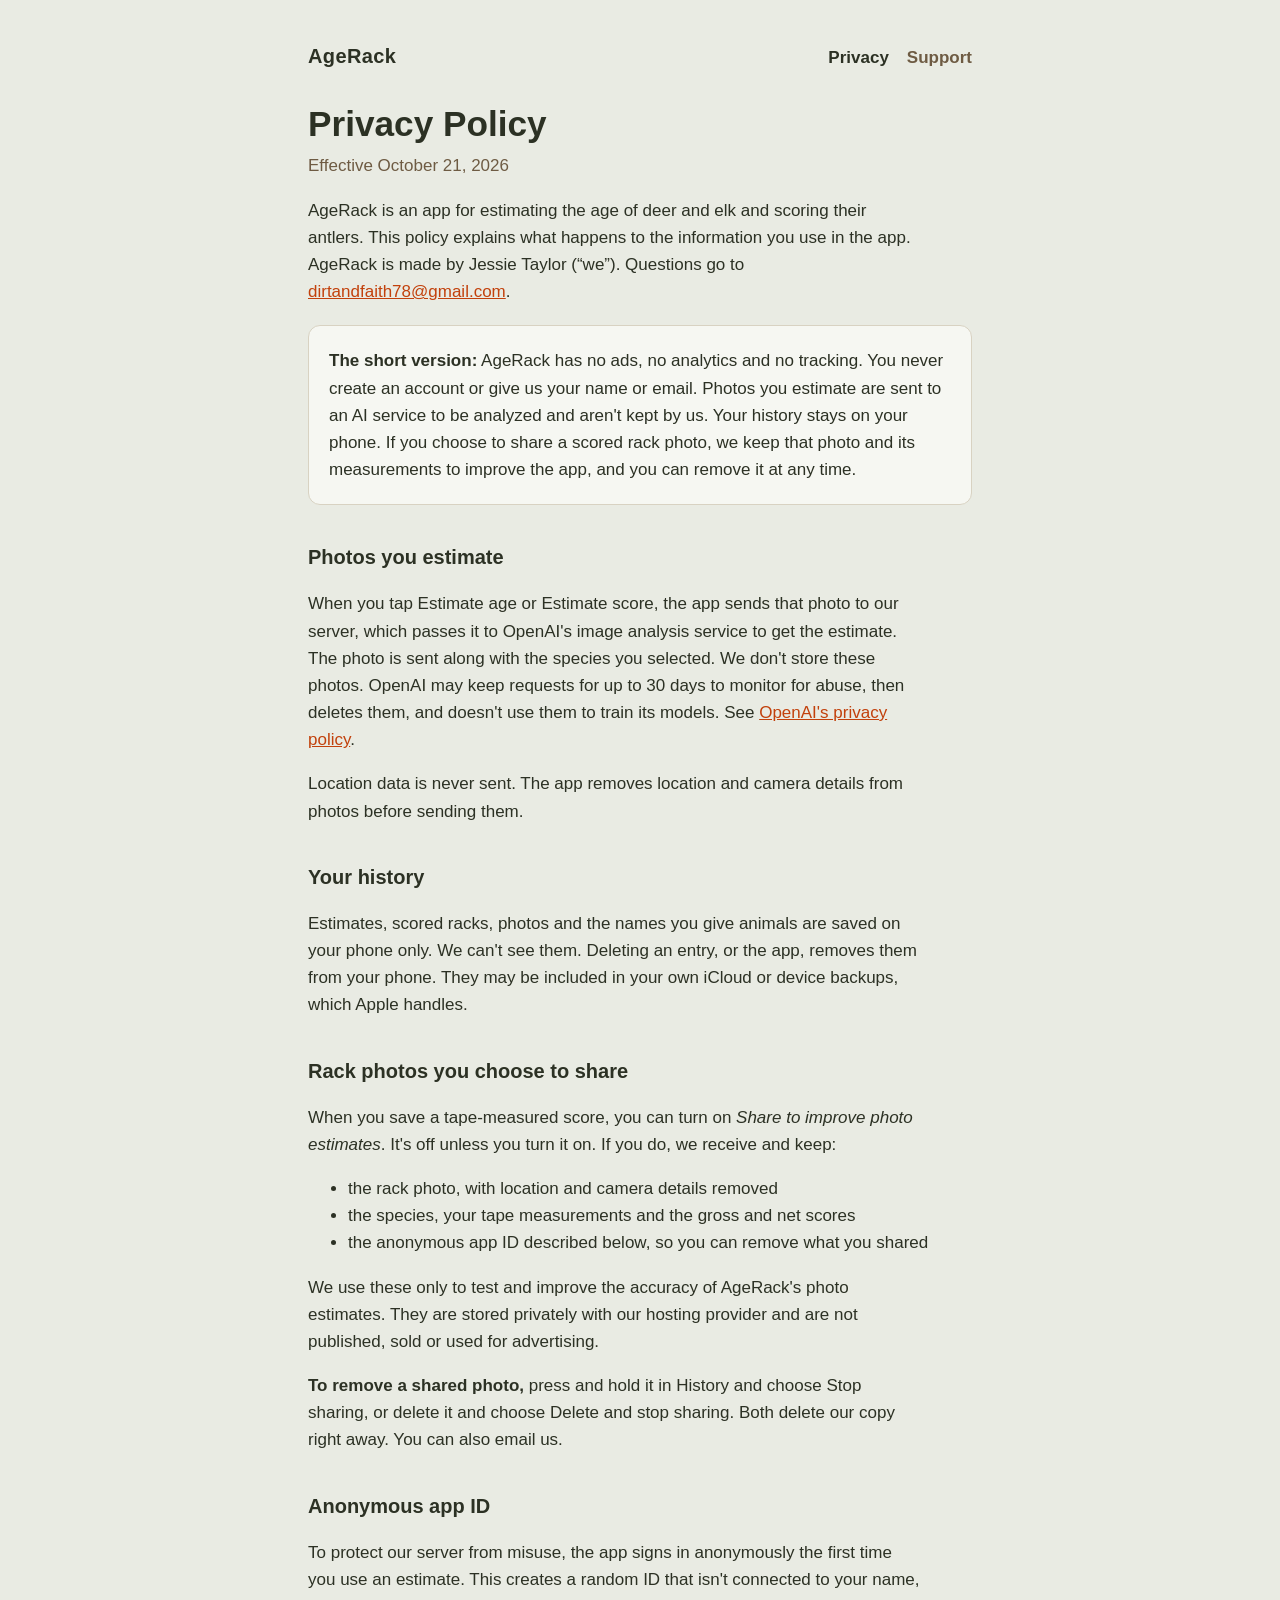
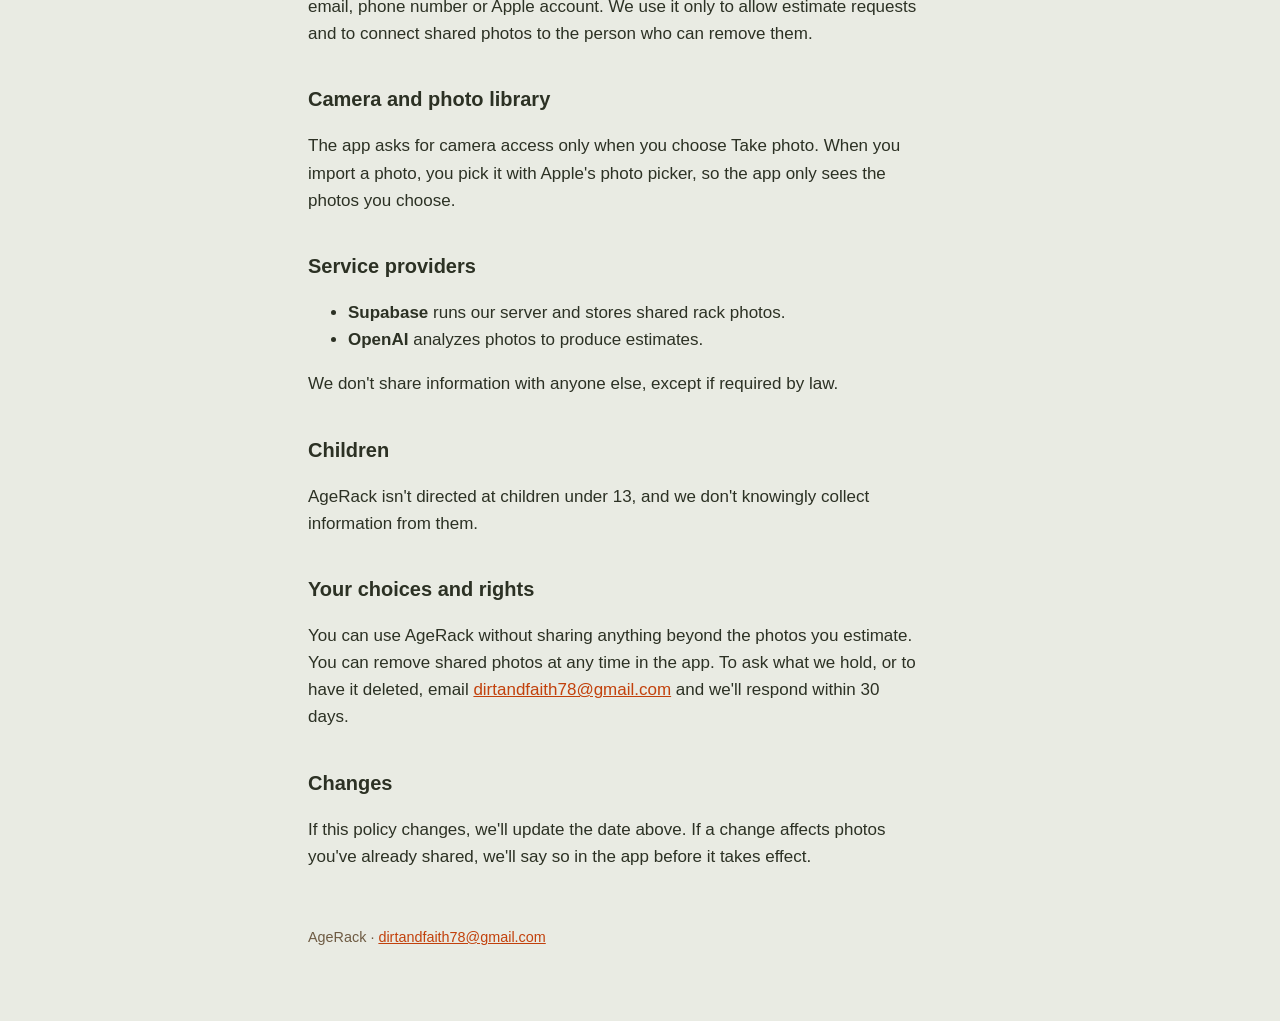
==== privacy.html @ f0ca1348 "AgeRack website: home, privacy policy and support pages" ====
<!doctype html>
<html lang="en">
<head>
<meta charset="utf-8">
<meta name="viewport" content="width=device-width, initial-scale=1, viewport-fit=cover">
<title>AgeRack Privacy Policy</title>
<link rel="stylesheet" href="style.css">
</head>
<body>
<div class="wrap">
  <header>
    <a class="brand" href="index.html">AgeRack</a>
    <nav>
      <a href="privacy.html" aria-current="page">Privacy</a>
      <a href="support.html">Support</a>
    </nav>
  </header>

  <main>
    <h1>Privacy Policy</h1>
    <p class="meta">Effective October 21, 2026</p>

    <p>AgeRack is an app for estimating the age of deer and elk and scoring their antlers. This policy explains what happens to the information you use in the app. AgeRack is made by Jessie Taylor (“we”). Questions go to <a href="mailto:dirtandfaith78@gmail.com">dirtandfaith78@gmail.com</a>.</p>

    <div class="card">
      <p><strong>The short version:</strong> AgeRack has no ads, no analytics and no tracking. You never create an account or give us your name or email. Photos you estimate are sent to an AI service to be analyzed and aren't kept by us. Your history stays on your phone. If you choose to share a scored rack photo, we keep that photo and its measurements to improve the app, and you can remove it at any time.</p>
    </div>

    <h2>Photos you estimate</h2>
    <p>When you tap Estimate age or Estimate score, the app sends that photo to our server, which passes it to OpenAI's image analysis service to get the estimate. The photo is sent along with the species you selected. We don't store these photos. OpenAI may keep requests for up to 30 days to monitor for abuse, then deletes them, and doesn't use them to train its models. See <a href="https://openai.com/policies/privacy-policy" rel="noopener">OpenAI's privacy policy</a>.</p>
    <p>Location data is never sent. The app removes location and camera details from photos before sending them.</p>

    <h2>Your history</h2>
    <p>Estimates, scored racks, photos and the names you give animals are saved on your phone only. We can't see them. Deleting an entry, or the app, removes them from your phone. They may be included in your own iCloud or device backups, which Apple handles.</p>

    <h2>Rack photos you choose to share</h2>
    <p>When you save a tape-measured score, you can turn on <em>Share to improve photo estimates</em>. It's off unless you turn it on. If you do, we receive and keep:</p>
    <ul>
      <li>the rack photo, with location and camera details removed</li>
      <li>the species, your tape measurements and the gross and net scores</li>
      <li>the anonymous app ID described below, so you can remove what you shared</li>
    </ul>
    <p>We use these only to test and improve the accuracy of AgeRack's photo estimates. They are stored privately with our hosting provider and are not published, sold or used for advertising.</p>
    <p><strong>To remove a shared photo,</strong> press and hold it in History and choose Stop sharing, or delete it and choose Delete and stop sharing. Both delete our copy right away. You can also email us.</p>

    <h2>Anonymous app ID</h2>
    <p>To protect our server from misuse, the app signs in anonymously the first time you use an estimate. This creates a random ID that isn't connected to your name, email, phone number or Apple account. We use it only to allow estimate requests and to connect shared photos to the person who can remove them.</p>

    <h2>Camera and photo library</h2>
    <p>The app asks for camera access only when you choose Take photo. When you import a photo, you pick it with Apple's photo picker, so the app only sees the photos you choose.</p>

    <h2>Service providers</h2>
    <ul>
      <li><strong>Supabase</strong> runs our server and stores shared rack photos.</li>
      <li><strong>OpenAI</strong> analyzes photos to produce estimates.</li>
    </ul>
    <p>We don't share information with anyone else, except if required by law.</p>

    <h2>Children</h2>
    <p>AgeRack isn't directed at children under 13, and we don't knowingly collect information from them.</p>

    <h2>Your choices and rights</h2>
    <p>You can use AgeRack without sharing anything beyond the photos you estimate. You can remove shared photos at any time in the app. To ask what we hold, or to have it deleted, email <a href="mailto:dirtandfaith78@gmail.com">dirtandfaith78@gmail.com</a> and we'll respond within 30 days.</p>

    <h2>Changes</h2>
    <p>If this policy changes, we'll update the date above. If a change affects photos you've already shared, we'll say so in the app before it takes effect.</p>
  </main>

  <footer>AgeRack · <a href="mailto:dirtandfaith78@gmail.com">dirtandfaith78@gmail.com</a></footer>
</div>
</body>
</html>
---- style.css ----
/* AgeRack site: olive drab, bone and blaze orange, matching the app. */
:root {
  --canvas: #E9EBE3;
  --surface: #F6F7F2;
  --ink: #2C3124;
  --bark: #6E5B43;
  --line: #D8D2C2;
  --blaze: #C2410C;
  color-scheme: light;
}
@media (prefers-color-scheme: dark) {
  :root {
    --canvas: #1C2018;
    --surface: #262B21;
    --ink: #E9EBE3;
    --bark: #B8A98F;
    --line: #3A4030;
    --blaze: #FF7A45;
    color-scheme: dark;
  }
}
* { box-sizing: border-box; }
body {
  margin: 0;
  background: var(--canvas);
  color: var(--ink);
  font: 17px/1.6 -apple-system, BlinkMacSystemFont, "Helvetica Neue", Arial, sans-serif;
}
.wrap {
  max-width: 44rem;
  margin: 0 auto;
  padding-block: 40px 72px;
  padding-left: max(20px, env(safe-area-inset-left));
  padding-right: max(20px, env(safe-area-inset-right));
}
header { display: flex; align-items: baseline; justify-content: space-between; gap: 16px; flex-wrap: wrap; margin-bottom: 32px; }
.brand { font-weight: 800; font-size: 1.25rem; letter-spacing: .02em; color: var(--ink); text-decoration: none; }
nav { display: flex; gap: 18px; }
nav a { color: var(--bark); font-weight: 600; text-decoration: none; }
nav a[aria-current="page"] { color: var(--ink); }
h1 { font-size: 2.2rem; line-height: 1.15; margin: 0 0 8px; text-wrap: balance; }
h2 { font-size: 1.25rem; margin: 36px 0 8px; }
p, li { max-width: 65ch; }
.meta { color: var(--bark); margin-top: 0; }
.card { background: var(--surface); border: 1px solid var(--line); border-radius: 12px; padding: 4px 20px; margin: 20px 0; }
a { color: var(--blaze); }
a:focus-visible { outline: 3px solid var(--blaze); outline-offset: 2px; }
footer { margin-top: 56px; color: var(--bark); font-size: .9rem; }
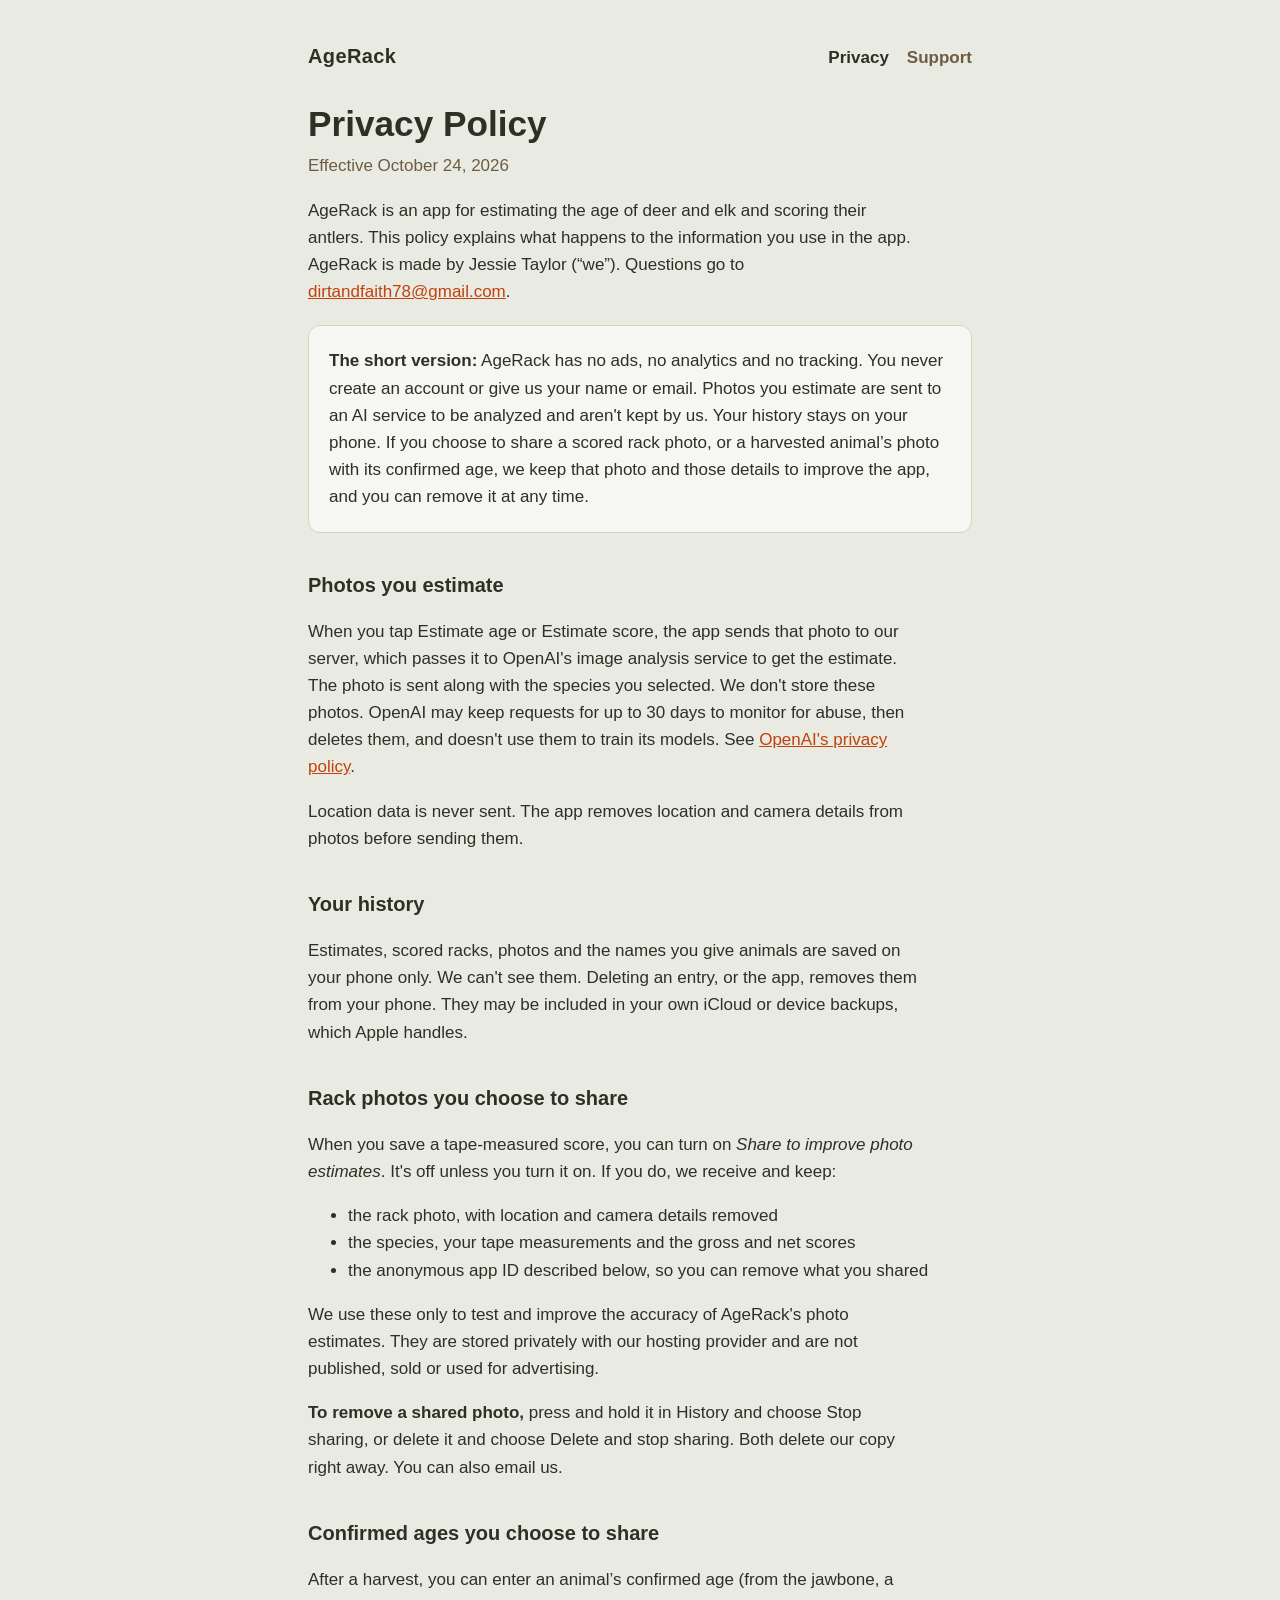
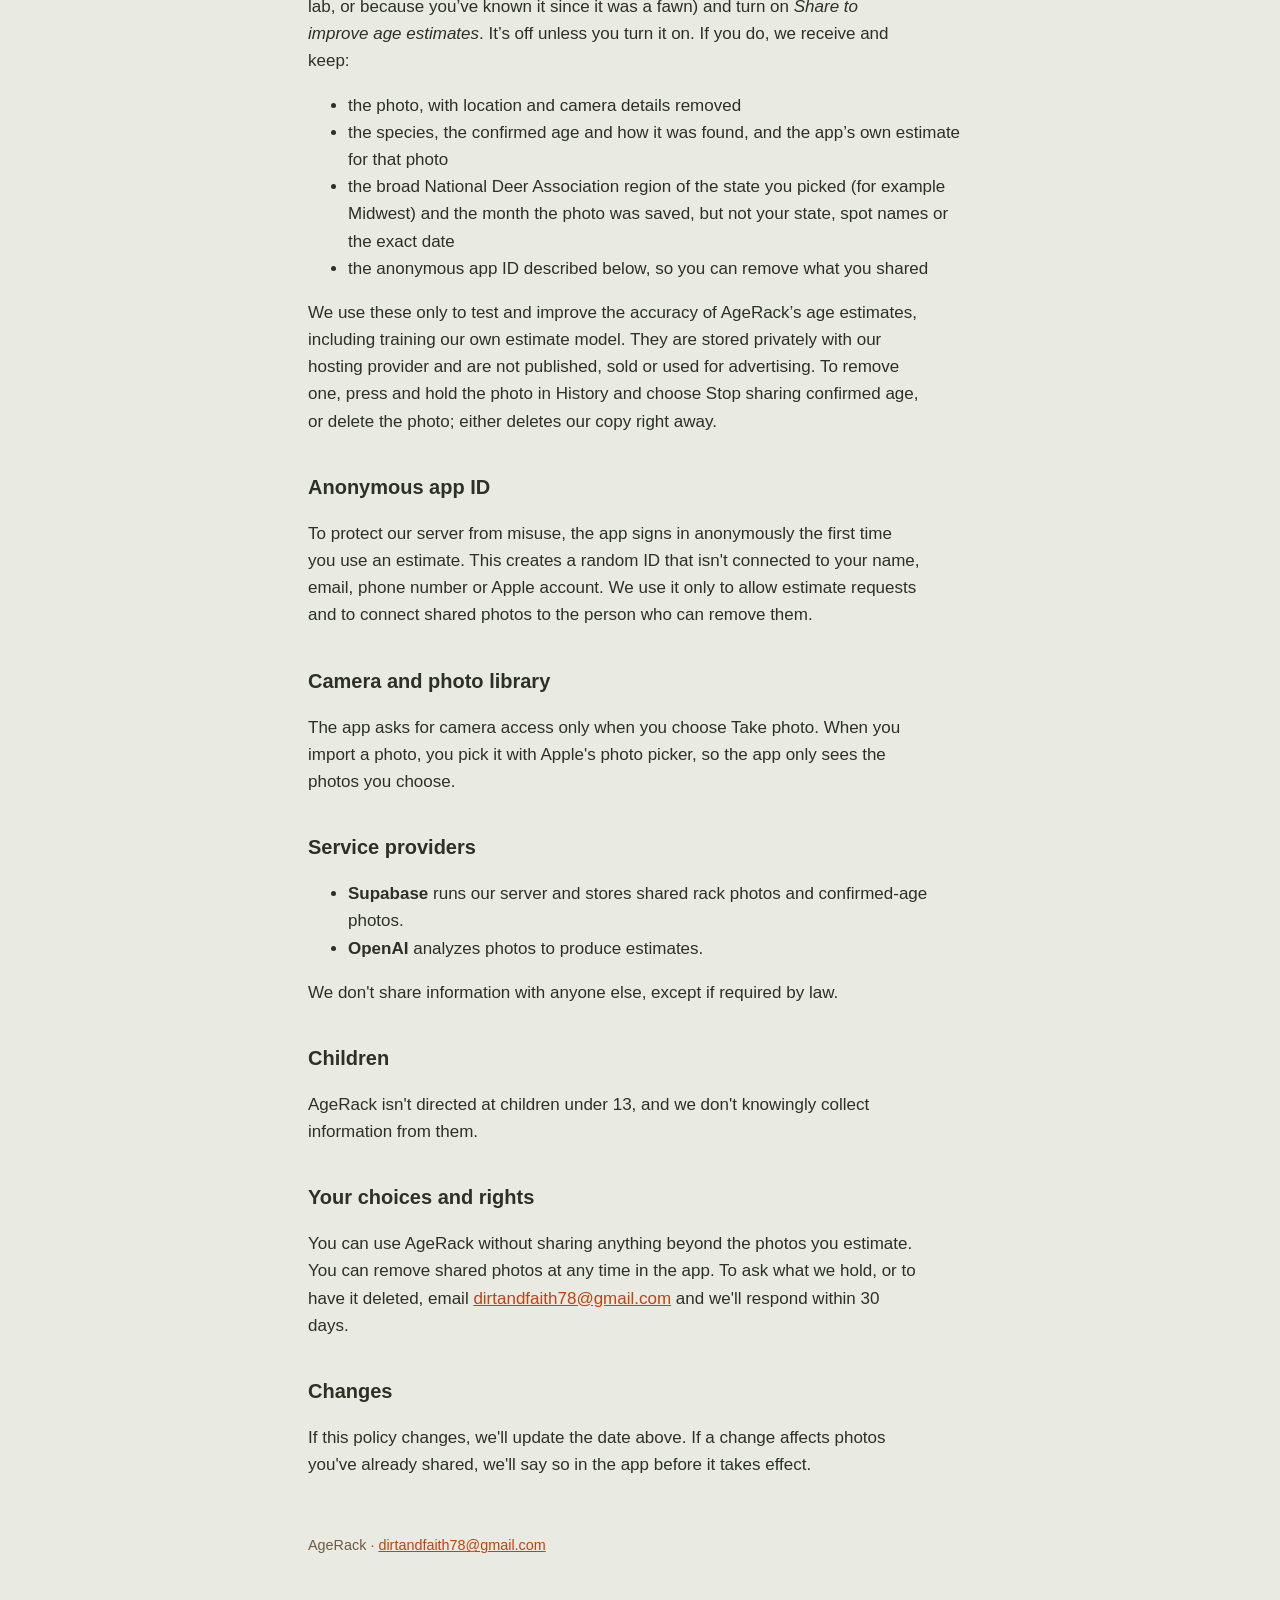
==== commit 25c6beea: "Privacy policy: confirmed ages hunters choose to share Co-Authored-By: Claude Opus 5.5 <noreply@anth" ====
--- a/privacy.html
+++ b/privacy.html
@@ -18,12 +18,12 @@
 
   <main>
     <h1>Privacy Policy</h1>
-    <p class="meta">Effective October 21, 2026</p>
+    <p class="meta">Effective October 24, 2026</p>
 
     <p>AgeRack is an app for estimating the age of deer and elk and scoring their antlers. This policy explains what happens to the information you use in the app. AgeRack is made by Jessie Taylor (“we”). Questions go to <a href="mailto:dirtandfaith78@gmail.com">dirtandfaith78@gmail.com</a>.</p>
 
     <div class="card">
-      <p><strong>The short version:</strong> AgeRack has no ads, no analytics and no tracking. You never create an account or give us your name or email. Photos you estimate are sent to an AI service to be analyzed and aren't kept by us. Your history stays on your phone. If you choose to share a scored rack photo, we keep that photo and its measurements to improve the app, and you can remove it at any time.</p>
+      <p><strong>The short version:</strong> AgeRack has no ads, no analytics and no tracking. You never create an account or give us your name or email. Photos you estimate are sent to an AI service to be analyzed and aren't kept by us. Your history stays on your phone. If you choose to share a scored rack photo, or a harvested animal’s photo with its confirmed age, we keep that photo and those details to improve the app, and you can remove it at any time.</p>
     </div>
 
     <h2>Photos you estimate</h2>
@@ -43,6 +43,16 @@
     <p>We use these only to test and improve the accuracy of AgeRack's photo estimates. They are stored privately with our hosting provider and are not published, sold or used for advertising.</p>
     <p><strong>To remove a shared photo,</strong> press and hold it in History and choose Stop sharing, or delete it and choose Delete and stop sharing. Both delete our copy right away. You can also email us.</p>
 
+    <h2>Confirmed ages you choose to share</h2>
+    <p>After a harvest, you can enter an animal’s confirmed age (from the jawbone, a lab, or because you’ve known it since it was a fawn) and turn on <em>Share to improve age estimates</em>. It’s off unless you turn it on. If you do, we receive and keep:</p>
+    <ul>
+      <li>the photo, with location and camera details removed</li>
+      <li>the species, the confirmed age and how it was found, and the app’s own estimate for that photo</li>
+      <li>the broad National Deer Association region of the state you picked (for example Midwest) and the month the photo was saved, but not your state, spot names or the exact date</li>
+      <li>the anonymous app ID described below, so you can remove what you shared</li>
+    </ul>
+    <p>We use these only to test and improve the accuracy of AgeRack’s age estimates, including training our own estimate model. They are stored privately with our hosting provider and are not published, sold or used for advertising. To remove one, press and hold the photo in History and choose Stop sharing confirmed age, or delete the photo; either deletes our copy right away.</p>
+
     <h2>Anonymous app ID</h2>
     <p>To protect our server from misuse, the app signs in anonymously the first time you use an estimate. This creates a random ID that isn't connected to your name, email, phone number or Apple account. We use it only to allow estimate requests and to connect shared photos to the person who can remove them.</p>
 
@@ -51,7 +61,7 @@
 
     <h2>Service providers</h2>
     <ul>
-      <li><strong>Supabase</strong> runs our server and stores shared rack photos.</li>
+      <li><strong>Supabase</strong> runs our server and stores shared rack photos and confirmed-age photos.</li>
       <li><strong>OpenAI</strong> analyzes photos to produce estimates.</li>
     </ul>
     <p>We don't share information with anyone else, except if required by law.</p>
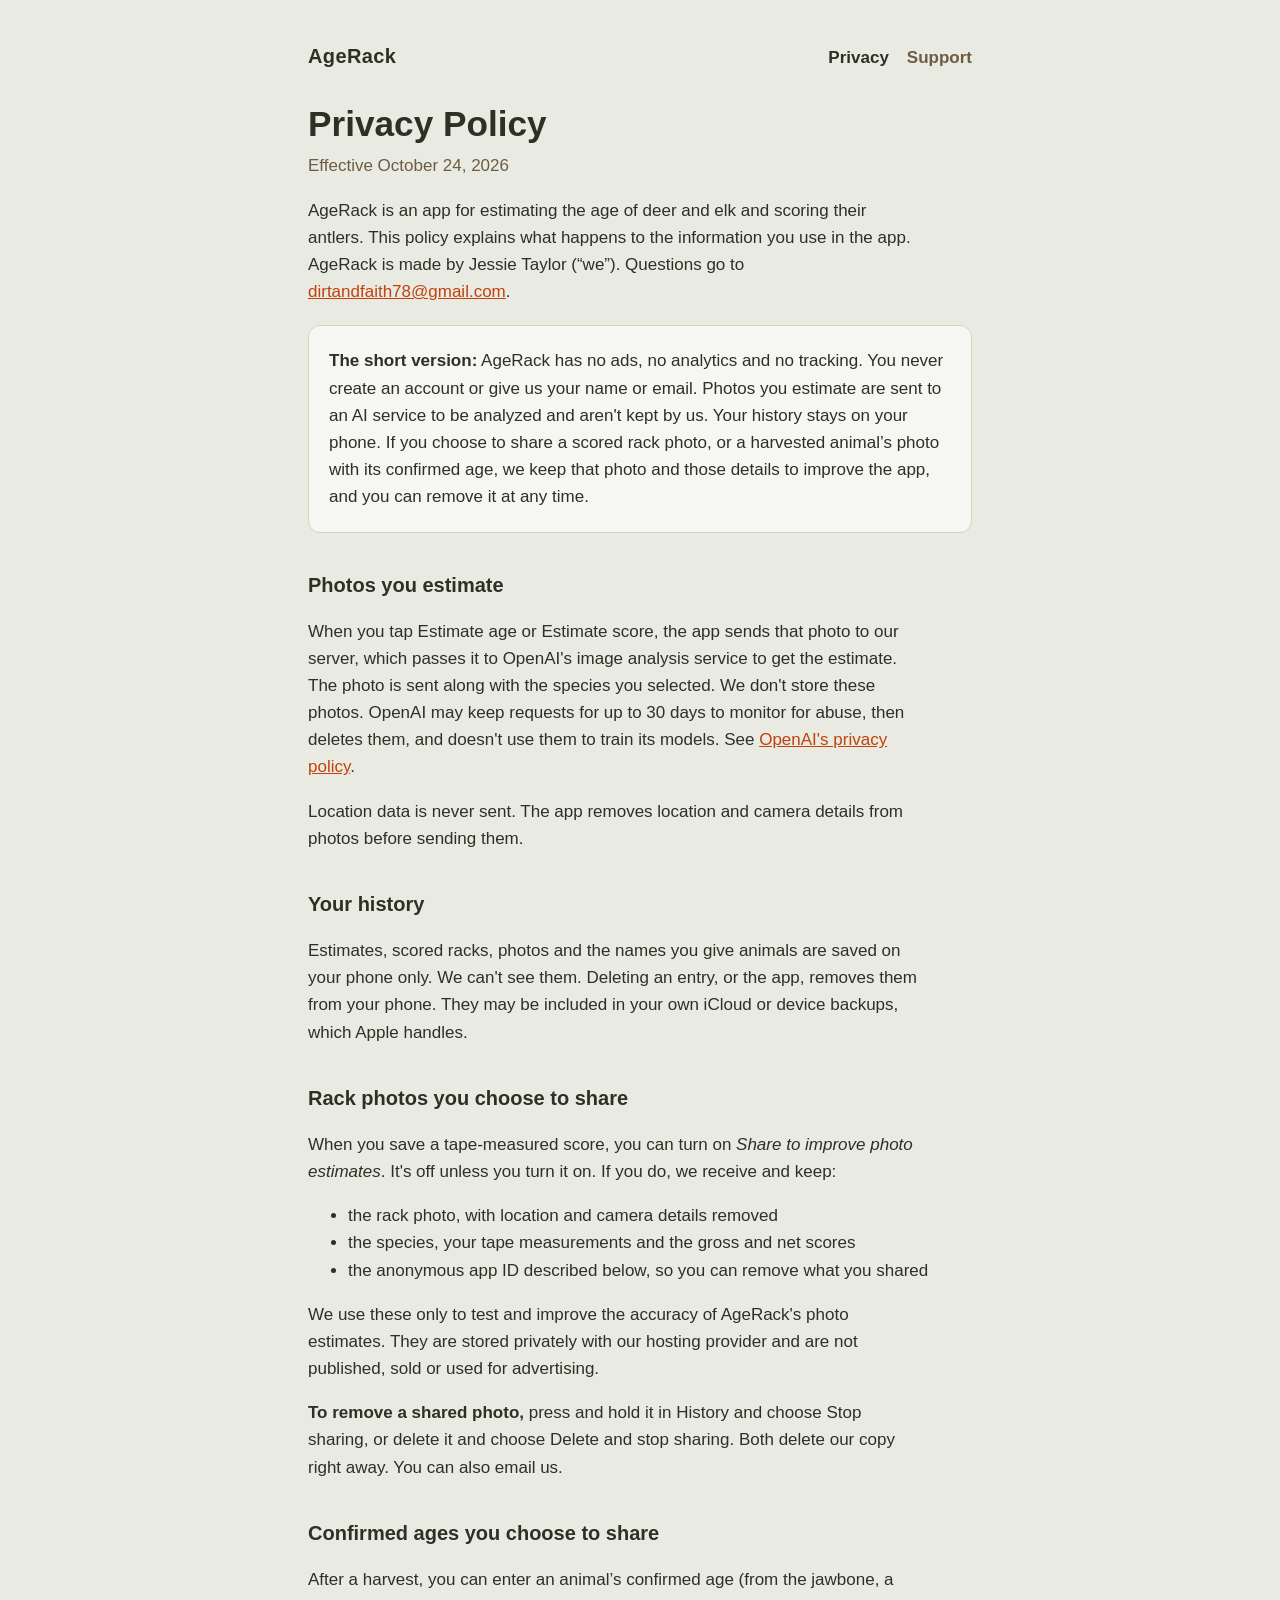
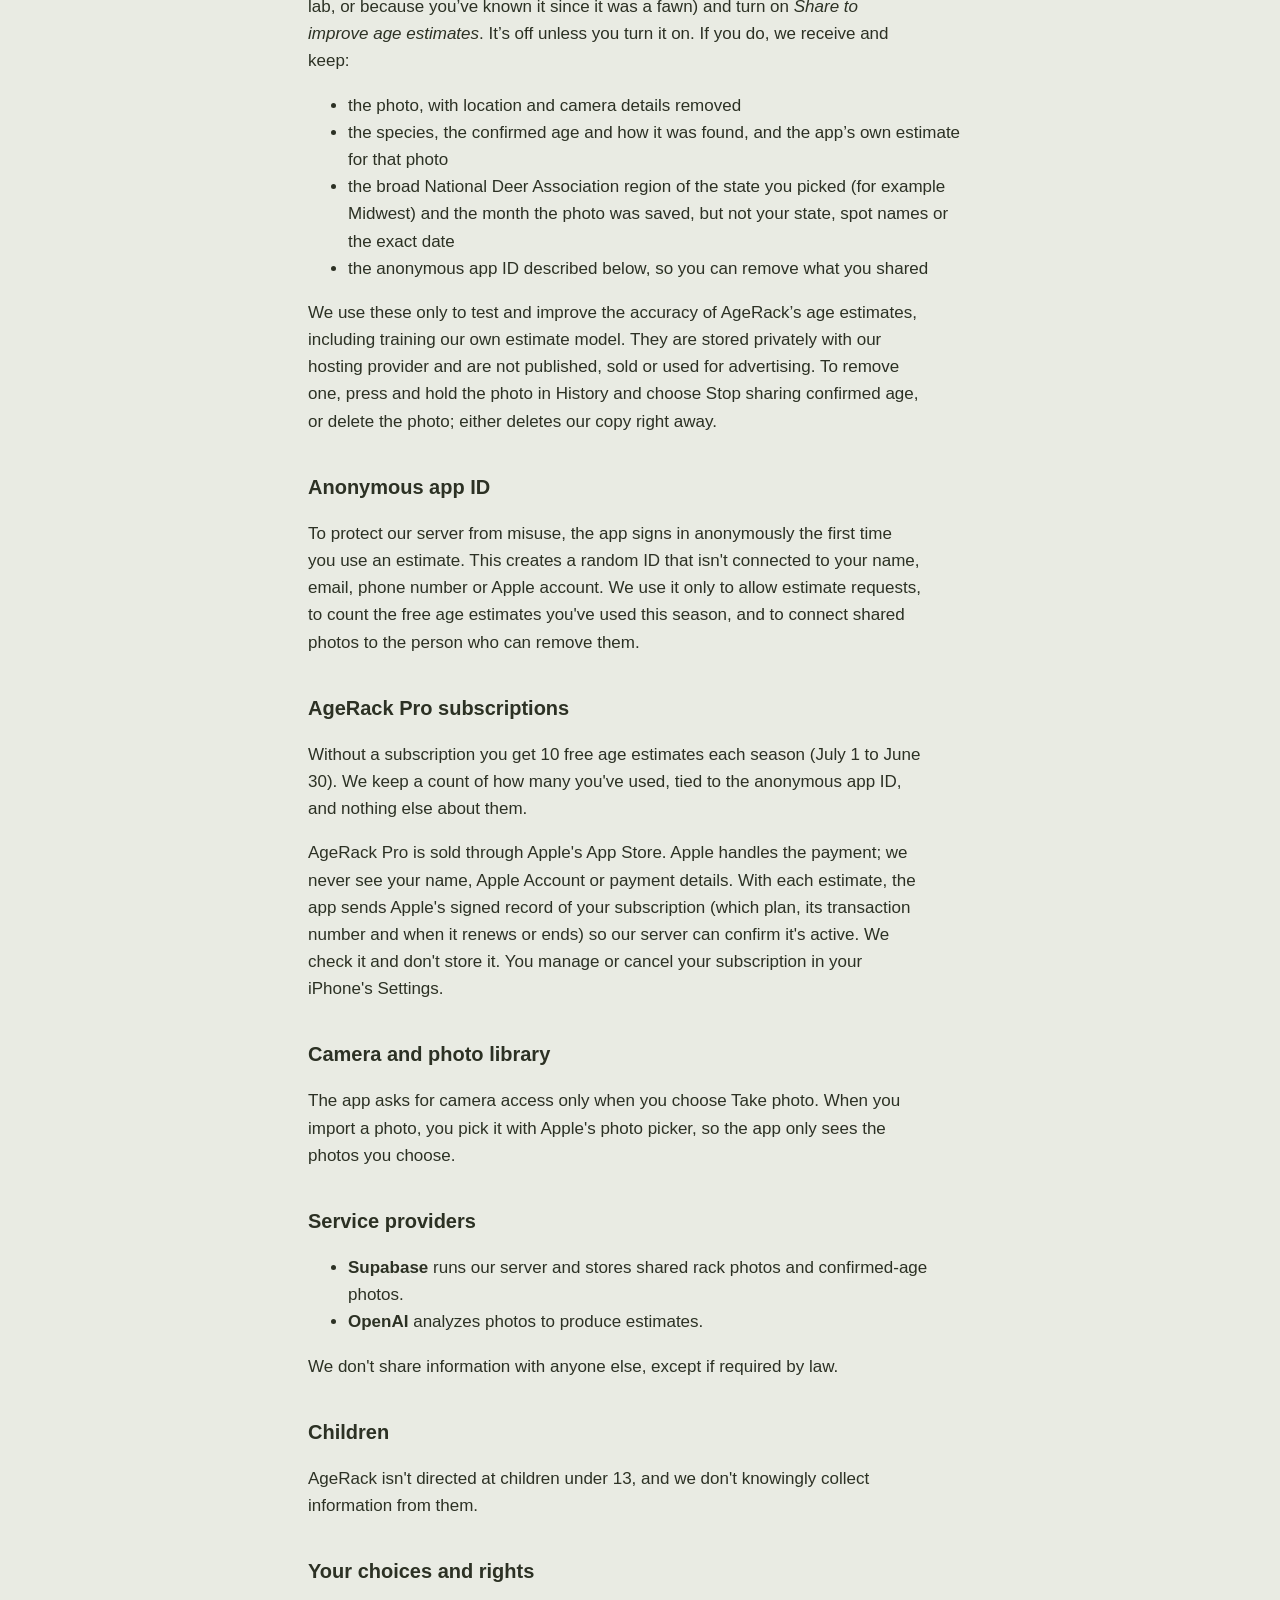
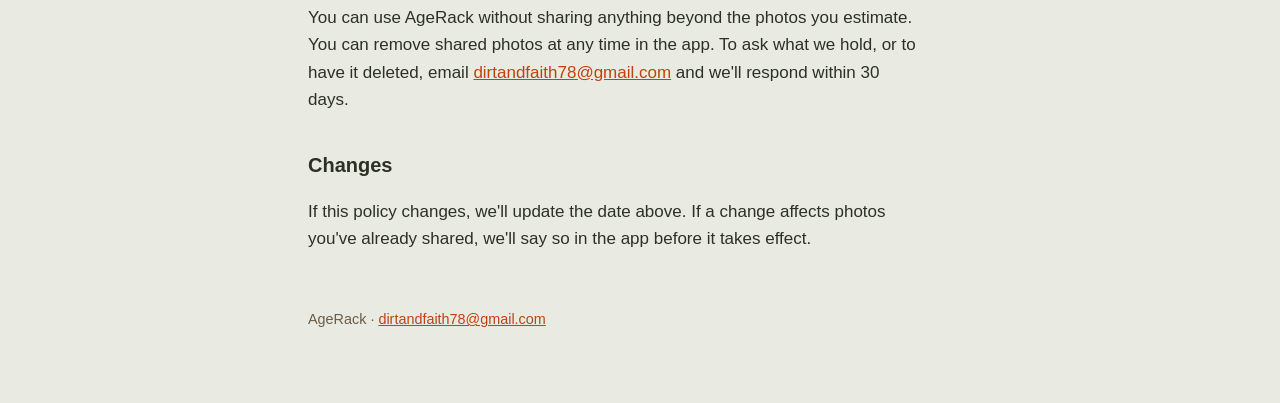
==== commit 7a079c16: "Privacy policy: free estimate count and AgeRack Pro subscriptions Co-Authored-By: Claude Opus 5.5 <n" ====
--- a/privacy.html
+++ b/privacy.html
@@ -54,7 +54,11 @@
     <p>We use these only to test and improve the accuracy of AgeRack’s age estimates, including training our own estimate model. They are stored privately with our hosting provider and are not published, sold or used for advertising. To remove one, press and hold the photo in History and choose Stop sharing confirmed age, or delete the photo; either deletes our copy right away.</p>
 
     <h2>Anonymous app ID</h2>
-    <p>To protect our server from misuse, the app signs in anonymously the first time you use an estimate. This creates a random ID that isn't connected to your name, email, phone number or Apple account. We use it only to allow estimate requests and to connect shared photos to the person who can remove them.</p>
+    <p>To protect our server from misuse, the app signs in anonymously the first time you use an estimate. This creates a random ID that isn't connected to your name, email, phone number or Apple account. We use it only to allow estimate requests, to count the free age estimates you've used this season, and to connect shared photos to the person who can remove them.</p>
+
+    <h2>AgeRack Pro subscriptions</h2>
+    <p>Without a subscription you get 10 free age estimates each season (July 1 to June 30). We keep a count of how many you've used, tied to the anonymous app ID, and nothing else about them.</p>
+    <p>AgeRack Pro is sold through Apple's App Store. Apple handles the payment; we never see your name, Apple Account or payment details. With each estimate, the app sends Apple's signed record of your subscription (which plan, its transaction number and when it renews or ends) so our server can confirm it's active. We check it and don't store it. You manage or cancel your subscription in your iPhone's Settings.</p>
 
     <h2>Camera and photo library</h2>
     <p>The app asks for camera access only when you choose Take photo. When you import a photo, you pick it with Apple's photo picker, so the app only sees the photos you choose.</p>
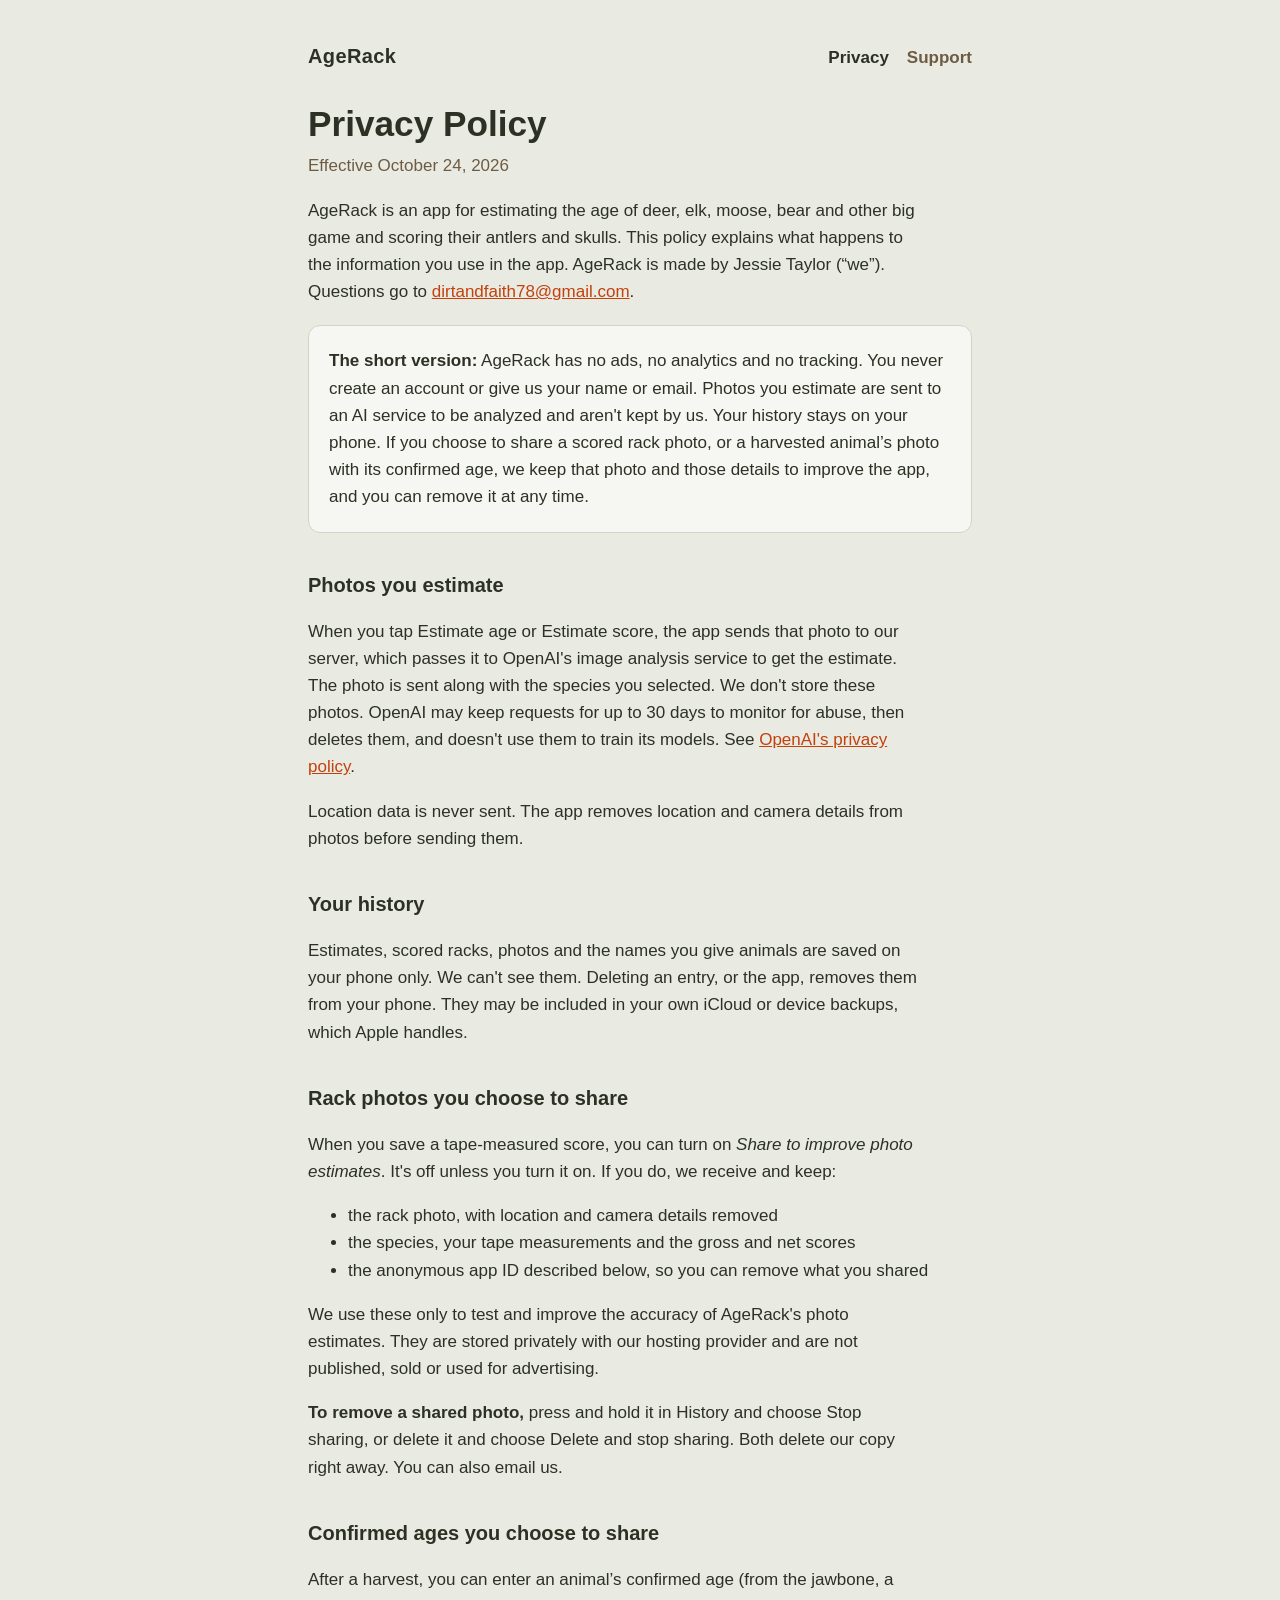
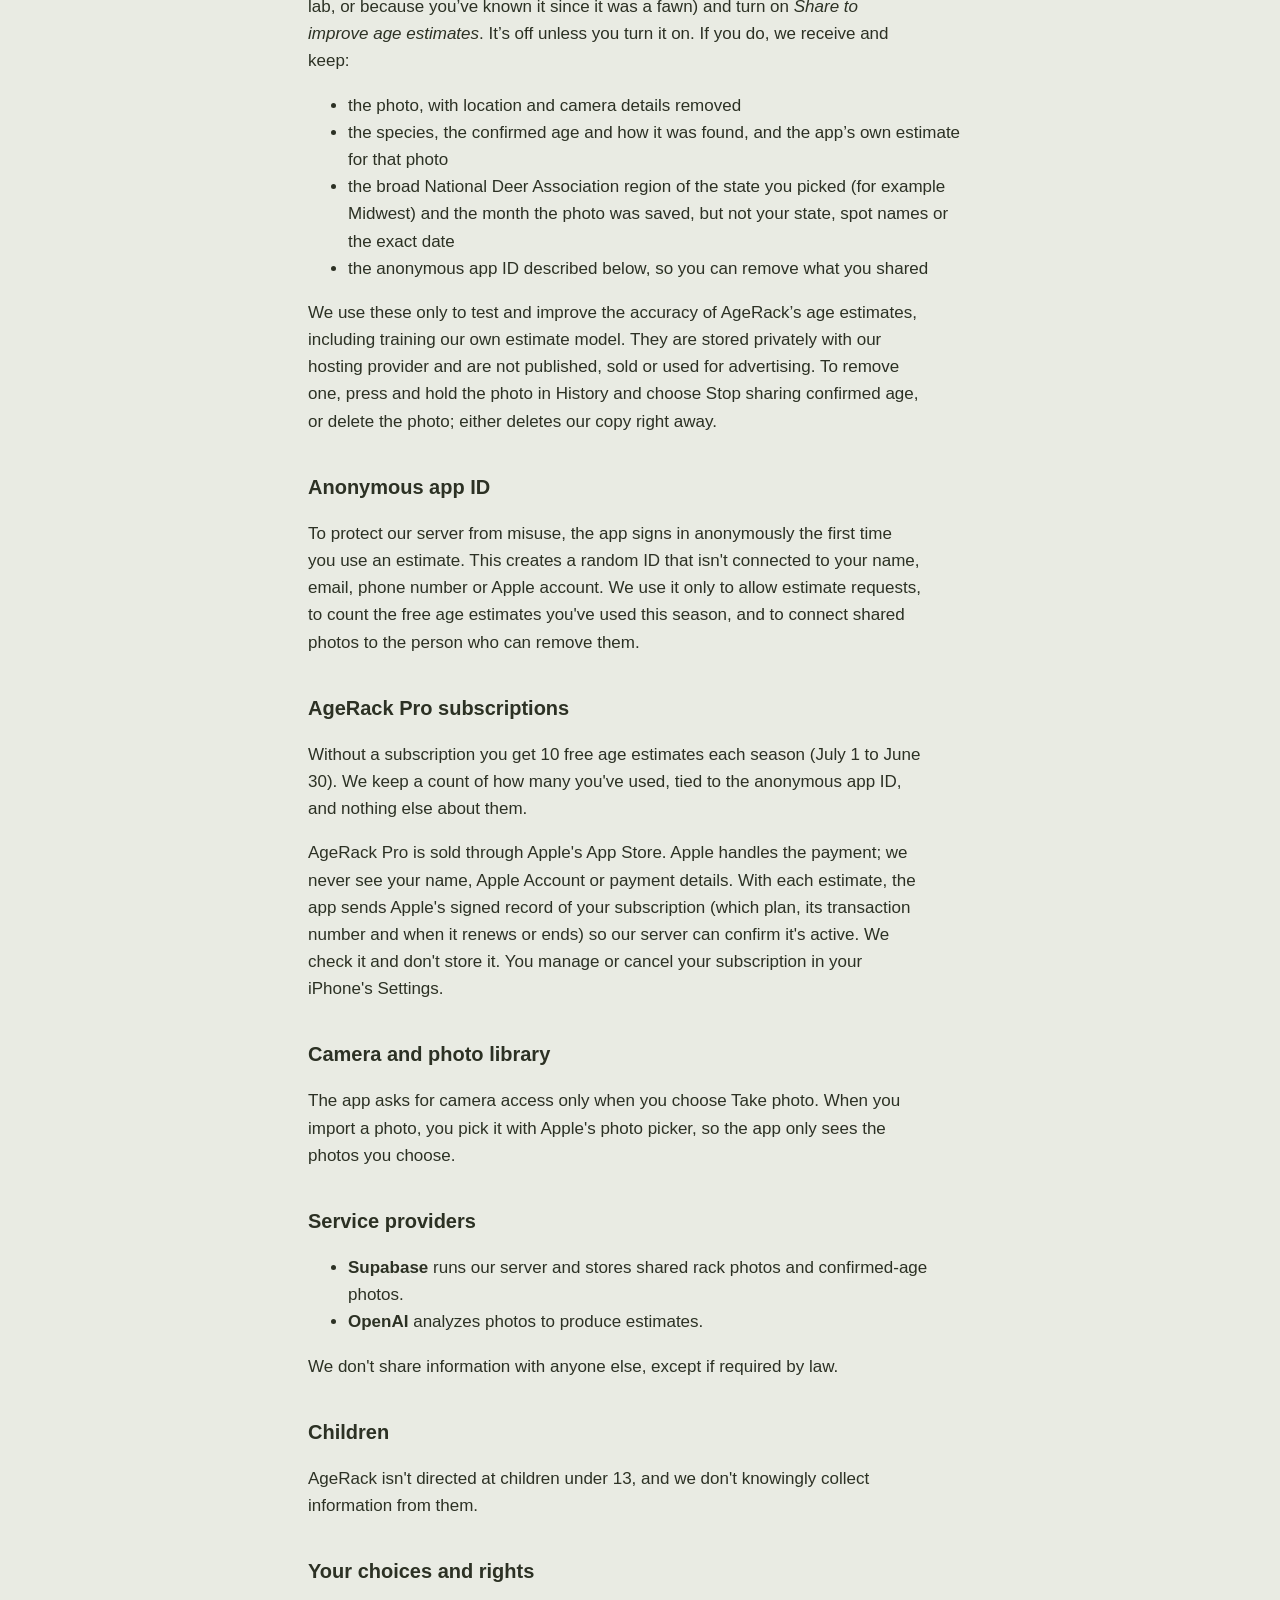
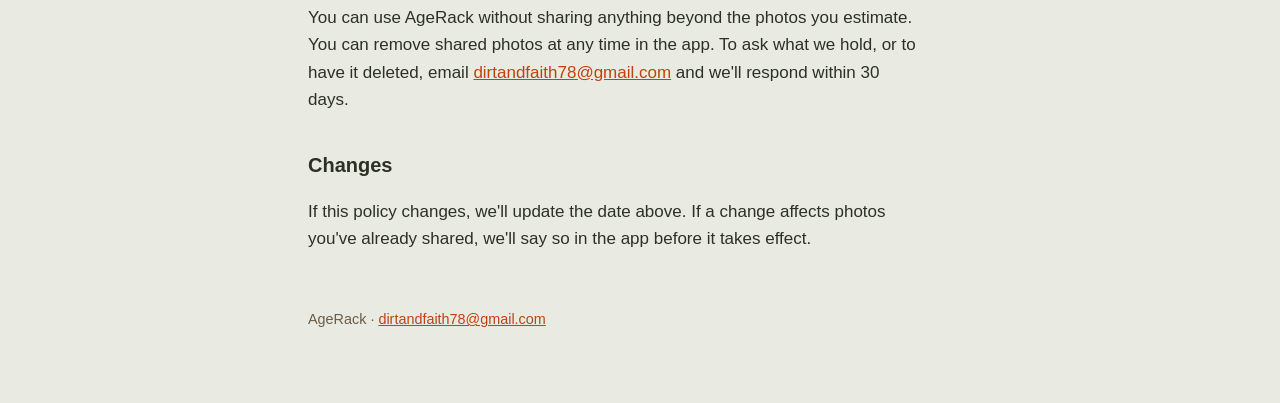
==== commit 589c4cb5: "Describe all species, not just deer and elk Co-Authored-By: Claude Opus 5.5 <noreply@anthropic.com>" ====
--- a/privacy.html
+++ b/privacy.html
@@ -20,7 +20,7 @@
     <h1>Privacy Policy</h1>
     <p class="meta">Effective October 24, 2026</p>
 
-    <p>AgeRack is an app for estimating the age of deer and elk and scoring their antlers. This policy explains what happens to the information you use in the app. AgeRack is made by Jessie Taylor (“we”). Questions go to <a href="mailto:dirtandfaith78@gmail.com">dirtandfaith78@gmail.com</a>.</p>
+    <p>AgeRack is an app for estimating the age of deer, elk, moose, bear and other big game and scoring their antlers and skulls. This policy explains what happens to the information you use in the app. AgeRack is made by Jessie Taylor (“we”). Questions go to <a href="mailto:dirtandfaith78@gmail.com">dirtandfaith78@gmail.com</a>.</p>
 
     <div class="card">
       <p><strong>The short version:</strong> AgeRack has no ads, no analytics and no tracking. You never create an account or give us your name or email. Photos you estimate are sent to an AI service to be analyzed and aren't kept by us. Your history stays on your phone. If you choose to share a scored rack photo, or a harvested animal’s photo with its confirmed age, we keep that photo and those details to improve the app, and you can remove it at any time.</p>
